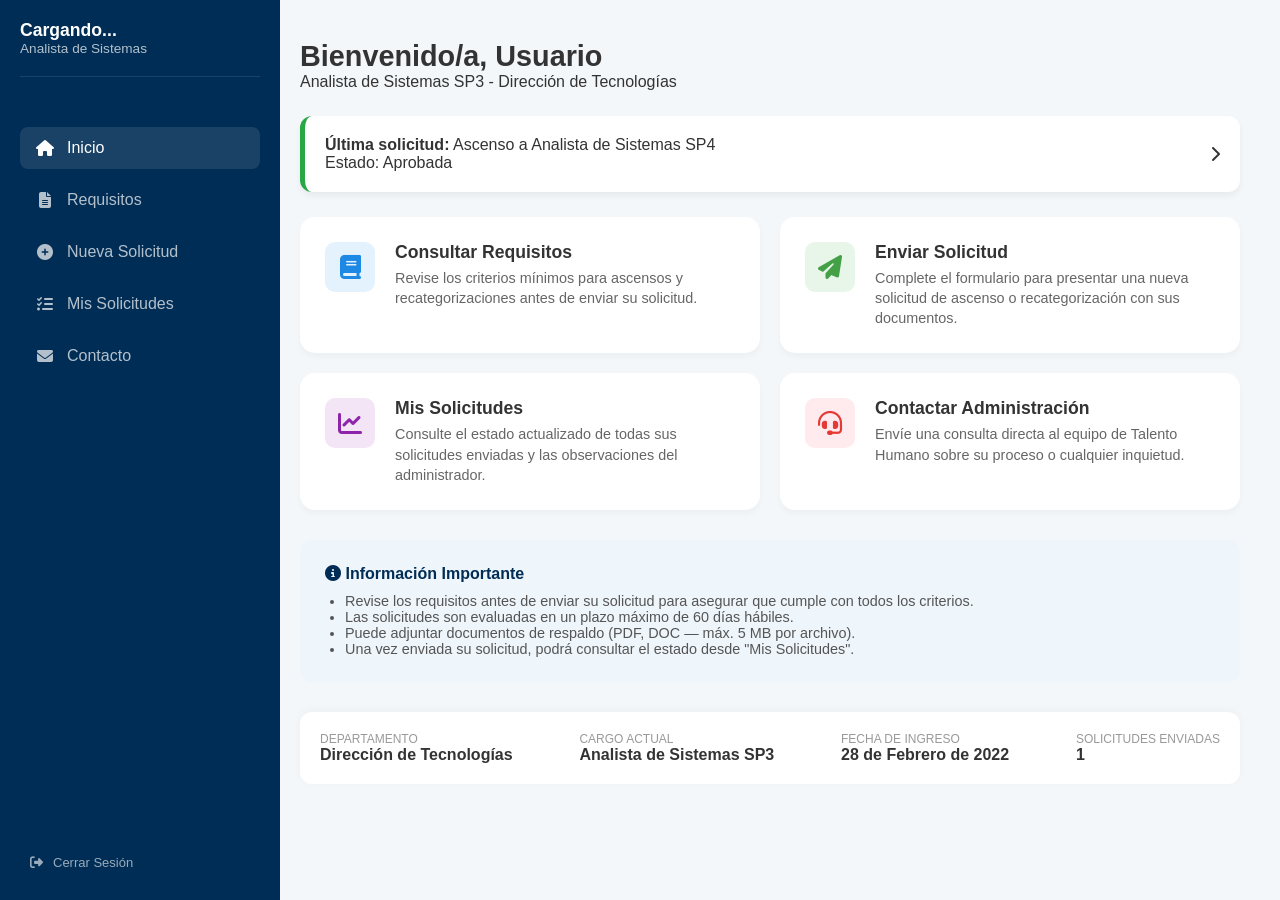
==== empleado/html/index.html @ c204fef2 "Proyecto" ====
<!DOCTYPE html>
<html lang="es">
<head>
    <meta charset="UTF-8">
    <meta name="viewport" content="width=device-width, initial-scale=1.0">
    <title>Dashboard Empleado - ULEAM</title>
    <script src="../../shared/js/routeGuard.js"></script>
    <link rel="stylesheet" href="../../shared/css/global.css">
    <link rel="stylesheet" href="../css/inicio.css">
    <link rel="stylesheet" href="https://cdnjs.cloudflare.com/ajax/libs/font-awesome/6.5.1/css/all.min.css">
</head>
<body>
    <div class="layout-container">
        <aside class="sidebar">
            <div class="sidebar-header">
                <div class="user-info">
                    <p class="user-name" id="user-side-name">Cargando...</p>
                    <p class="user-role" id="user-side-role">Analista de Sistemas</p>
                </div>
            </div>

            <nav class="sidebar-nav">
                <a href="index.html" class="nav-item active"><i class="fa-solid fa-house"></i> Inicio</a>
                <a href="requisitos.html" class="nav-item"><i class="fa-solid fa-file-lines"></i> Requisitos</a>
                <a href="nueva-solicitud.html" class="nav-item"><i class="fa-solid fa-plus-circle"></i> Nueva Solicitud</a>
                <a href="mis-solicitudes.html" class="nav-item"><i class="fa-solid fa-list-check"></i> Mis Solicitudes</a>
                <a href="contacto.html" class="nav-item"><i class="fa-solid fa-envelope"></i> Contacto</a>
            </nav>

            <div class="sidebar-footer">
                <button type="button" class="btn-logout" id="btnLogout">
                    <i class="fa-solid fa-right-from-bracket"></i> Cerrar Sesión
                    </button>
            </div>
        </aside>

        <main class="main-content">
            <header class="welcome-header">
                <h1>Bienvenido/a, <span id="nombre-display">Usuario</span></h1>
                <p>Analista de Sistemas SP3 - Dirección de Tecnologías</p>
            </header>

            <div class="last-status-banner">
                <div class="status-info">
                    <p><strong>Última solicitud:</strong> <span id="last-solic-type">Ascenso a Analista de Sistemas SP4</span></p>
                    <span class="status-badge status-aprobado" id="last-solic-status">Estado: Aprobada</span>
                </div>
                <i class="fa-solid fa-chevron-right"></i>
            </div>

            <div class="actions-grid">
                <a href="requisitos.html" class="action-card">
                    <div class="card-icon blue"><i class="fa-solid fa-book"></i></div>
                    <div class="card-text">
                        <h3>Consultar Requisitos</h3>
                        <p>Revise los criterios mínimos para ascensos y recategorizaciones antes de enviar su solicitud.</p>
                    </div>
                </a>

                <a href="nueva-solicitud.html" class="action-card">
                    <div class="card-icon green"><i class="fa-solid fa-paper-plane"></i></div>
                    <div class="card-text">
                        <h3>Enviar Solicitud</h3>
                        <p>Complete el formulario para presentar una nueva solicitud de ascenso o recategorización con sus documentos.</p>
                    </div>
                </a>

                <a href="mis-solicitudes.html" class="action-card">
                    <div class="card-icon purple"><i class="fa-solid fa-chart-line"></i></div>
                    <div class="card-text">
                        <h3>Mis Solicitudes</h3>
                        <p>Consulte el estado actualizado de todas sus solicitudes enviadas y las observaciones del administrador.</p>
                    </div>
                </a>

                <a href="contacto.html" class="action-card">
                    <div class="card-icon red"><i class="fa-solid fa-headset"></i></div>
                    <div class="card-text">
                        <h3>Contactar Administración</h3>
                        <p>Envíe una consulta directa al equipo de Talento Humano sobre su proceso o cualquier inquietud.</p>
                    </div>
                </a>
            </div>

            <div class="info-box">
                <h4><i class="fa-solid fa-circle-info"></i> Información Importante</h4>
                <ul>
                    <li>Revise los requisitos antes de enviar su solicitud para asegurar que cumple con todos los criterios.</li>
                    <li>Las solicitudes son evaluadas en un plazo máximo de 60 días hábiles.</li>
                    <li>Puede adjuntar documentos de respaldo (PDF, DOC — máx. 5 MB por archivo).</li>
                    <li>Una vez enviada su solicitud, podrá consultar el estado desde "Mis Solicitudes".</li>
                </ul>
            </div>

            <footer class="employee-footer">
                <div class="data-item">
                    <label>Departamento</label>
                    <span>Dirección de Tecnologías</span>
                </div>
                <div class="data-item">
                    <label>Cargo Actual</label>
                    <span id="display-cargo">Analista de Sistemas SP3</span>
                </div>
                <div class="data-item">
                    <label>Fecha de Ingreso</label>
                    <span>28 de Febrero de 2022</span>
                </div>
                <div class="data-item">
                    <label>Solicitudes enviadas</label>
                    <span id="solic-count">1</span>
                </div>
            </footer>
        </main>
    </div>

    <script src="../../shared/js/storage.js"></script>
    <script src="../../shared/js/auth.js"></script>
    <script src="../js/inicioEmpleado.js"></script>
</body>
</html>
---- shared/css/global.css ----
/* ==========================================================================
   shared/css/global.css - ESTRUCTURA BASE Y SIDEBAR UNIFICADO
   ========================================================================== */
@import url('variables.css');

* {
    box-sizing: border-box;
    margin: 0;
    padding: 0;
}

body {
    font-family: -apple-system, BlinkMacSystemFont, "Segoe UI", Roboto, Helvetica, Arial, sans-serif;
    background-color: var(--color-background);
    color: var(--text-main);
    overflow-x: hidden;
}

/* Layout Maestro de 2 Columnas */
.layout-container {
    display: flex;
    min-height: 100vh;
}

/* Estilos de la Barra Lateral (Sidebar) */
.sidebar {
    width: 260px;
    background-color: var(--color-primary);
    color: var(--color-white);
    display: flex;
    flex-direction: column;
    justify-content: space-between;
    padding: 25px 20px;
    position: fixed;
    height: 100vh;
    left: 0;
    top: 0;
    z-index: 100;
}

.sidebar-header {
    margin-bottom: 30px;
}

.user-profile {
    display: flex;
    align-items: center;
    gap: 12px;
    margin-top: 20px;
    padding-top: 15px;
    border-top: 1px solid rgba(255, 255, 255, 0.15);
}

.avatar-circle {
    width: 38px;
    height: 38px;
    background-color: rgba(255, 255, 255, 0.2);
    border-radius: 50%;
    display: flex;
    align-items: center;
    justify-content: center;
    font-weight: bold;
    font-size: 13px;
}

.sidebar-menu {
    list-style: none;
    flex-grow: 1;
}

.sidebar-menu li {
    margin-bottom: 8px;
}

.sidebar-menu a {
    color: rgba(255, 255, 255, 0.75);
    text-decoration: none;
    display: flex;
    align-items: center;
    gap: 12px;
    padding: 12px 15px;
    font-size: 14px;
    border-radius: 8px;
    transition: all 0.2s ease;
}

.sidebar-menu a:hover, .sidebar-menu a.active {
    color: var(--color-white);
    background-color: rgba(255, 255, 255, 0.15);
    font-weight: 600;
}

.btn-logout {
    background: none;
    border: 1px solid rgba(255, 255, 255, 0.3);
    color: var(--color-white);
    padding: 10px;
    width: 100%;
    border-radius: 6px;
    cursor: pointer;
    font-size: 13px;
    text-align: left;
    display: flex;
    align-items: center;
    gap: 8px;
    transition: background 0.2s;
}

.btn-logout:hover {
    background-color: var(--color-danger);
    border-color: var(--color-danger);
}

/* Contenedor de la derecha */
.main-content {
    margin-left: 260px; /* Desplaza el contenido para que no lo tape el sidebar */
    flex-grow: 1;
    padding: 40px;
    max-width: 1200px;
}

.content-header h1 {
    font-size: 24px;
    color: var(--color-primary);
    margin-bottom: 6px;
}

.content-header p {
    color: var(--text-muted);
    font-size: 14px;
    margin-bottom: 30px;
}

/* 1. Variables de diseño */
:root {
    --primary-blue: #003a6c;
    --bg-light: #f3f7fa;
    --text-dark: #333;
}

/* 2. Reseteo y Base */
* { box-sizing: border-box; margin: 0; padding: 0; font-family: 'Segoe UI', sans-serif; }
body { background-color: var(--bg-light); color: var(--text-dark); }

/* 3. Layout del sistema (Sidebar + Main) */
.layout-container { display: flex; height: 100vh; }
.sidebar { width: 280px; background-color: var(--primary-blue); color: white; padding: 20px; }
.main-content { flex-grow: 1; padding: 40px; overflow-y: auto; }

/* 4. Estilos de componentes comunes */
.btn-primary { background: var(--primary-blue); color: white; padding: 10px 20px; border-radius: 6px; border: none; cursor: pointer; }
.card { background: white; padding: 20px; border-radius: 12px; box-shadow: 0 4px 6px rgba(0,0,0,0.03); }

/* Esto debe estar en tu CSS para que el sidebar se quede a la izquierda */
.layout-container {
    display: flex;
    min-height: 100vh;
}

.sidebar {
    width: 260px; /* El ancho del menú */
    background-color: #1a202c; /* Color oscuro como el de tus imágenes */
    color: white;
    display: flex;
    flex-direction: column;
}

.main-content {
    flex: 1; /* Esto hace que el contenido ocupe el resto de la pantalla */
    padding: 30px;
    background-color: #f7fafc;
}
---- empleado/css/inicio.css ----
/* Layout Principal */
.layout-container {
    display: flex;
    height: 100vh;
    overflow: hidden;
}

/* Sidebar */
.sidebar {
    width: 280px;
    background-color: #002d55;
    color: white;
    display: flex;
    flex-direction: column;
    padding: 20px;
    flex-shrink: 0;
}

.logo {
    width: 140px;
    margin-bottom: 30px;
    filter: brightness(0) invert(1);
}

.user-info {
    border-bottom: 1px solid rgba(255,255,255,0.1);
    padding-bottom: 20px;
    margin-bottom: 20px;
}

.user-name { font-weight: bold; font-size: 1.1rem; }
.user-role { font-size: 0.85rem; opacity: 0.7; }

.sidebar-nav {
    display: flex;
    flex-direction: column;
    gap: 10px;
    flex-grow: 1;
}

.nav-item {
    color: rgba(255,255,255,0.7);
    text-decoration: none;
    padding: 12px 15px;
    border-radius: 8px;
    display: flex;
    align-items: center;
    gap: 12px;
    transition: 0.3s;
}

.nav-item i { width: 20px; text-align: center; }

.nav-item:hover, .nav-item.active {
    background-color: rgba(255,255,255,0.1);
    color: white;
}

.btn-logout {
    background: none;
    border: none;
    color: rgba(255,255,255,0.6);
    cursor: pointer;
    display: flex;
    align-items: center;
    gap: 10px;
    padding: 10px;
}

/* Main Content */
.main-content {
    flex-grow: 1;
    background-color: #f3f7fa;
    overflow-y: auto;
    padding: 40px;
}

.welcome-header h1 { font-size: 1.8rem; color: #333; }

/* Banner de Estado */
.last-status-banner {
    background-color: white;
    margin: 25px 0;
    padding: 20px;
    border-radius: 12px;
    display: flex;
    justify-content: space-between;
    align-items: center;
    box-shadow: 0 4px 6px rgba(0,0,0,0.05);
    border-left: 5px solid #28a745;
}

/* Grid de Acciones */
.actions-grid {
    display: grid;
    grid-template-columns: repeat(2, 1fr);
    gap: 20px;
    margin-bottom: 30px;
}

.action-card {
    background: white;
    text-decoration: none;
    padding: 25px;
    border-radius: 15px;
    display: flex;
    gap: 20px;
    transition: transform 0.2s, box-shadow 0.2s;
    box-shadow: 0 4px 6px rgba(0,0,0,0.03);
}

.action-card:hover {
    transform: translateY(-5px);
    box-shadow: 0 8px 15px rgba(0,0,0,0.1);
}

.card-icon {
    width: 50px;
    height: 50px;
    border-radius: 10px;
    display: flex;
    align-items: center;
    justify-content: center;
    font-size: 1.5rem;
    flex-shrink: 0;
}

.card-icon.blue { background: #e3f2fd; color: #1e88e5; }
.card-icon.green { background: #e8f5e9; color: #43a047; }
.card-icon.purple { background: #f3e5f5; color: #8e24aa; }
.card-icon.red { background: #ffebee; color: #e53935; }

.card-text h3 { color: #333; margin-bottom: 5px; font-size: 1.1rem; }
.card-text p { color: #666; font-size: 0.9rem; line-height: 1.4; }

/* Caja de Info */
.info-box {
    background-color: #eef5fb;
    padding: 25px;
    border-radius: 12px;
    margin-bottom: 30px;
}

.info-box h4 { margin-bottom: 10px; color: #002d55; }
.info-box ul { padding-left: 20px; color: #555; font-size: 0.9rem; }

/* Employee Footer Bar */
.employee-footer {
    background: white;
    padding: 20px;
    border-radius: 12px;
    display: flex;
    justify-content: space-between;
    box-shadow: 0 -2px 10px rgba(0,0,0,0.03);
}

.data-item label { display: block; font-size: 0.75rem; color: #999; text-transform: uppercase; }
.data-item span { font-weight: bold; color: #333; }
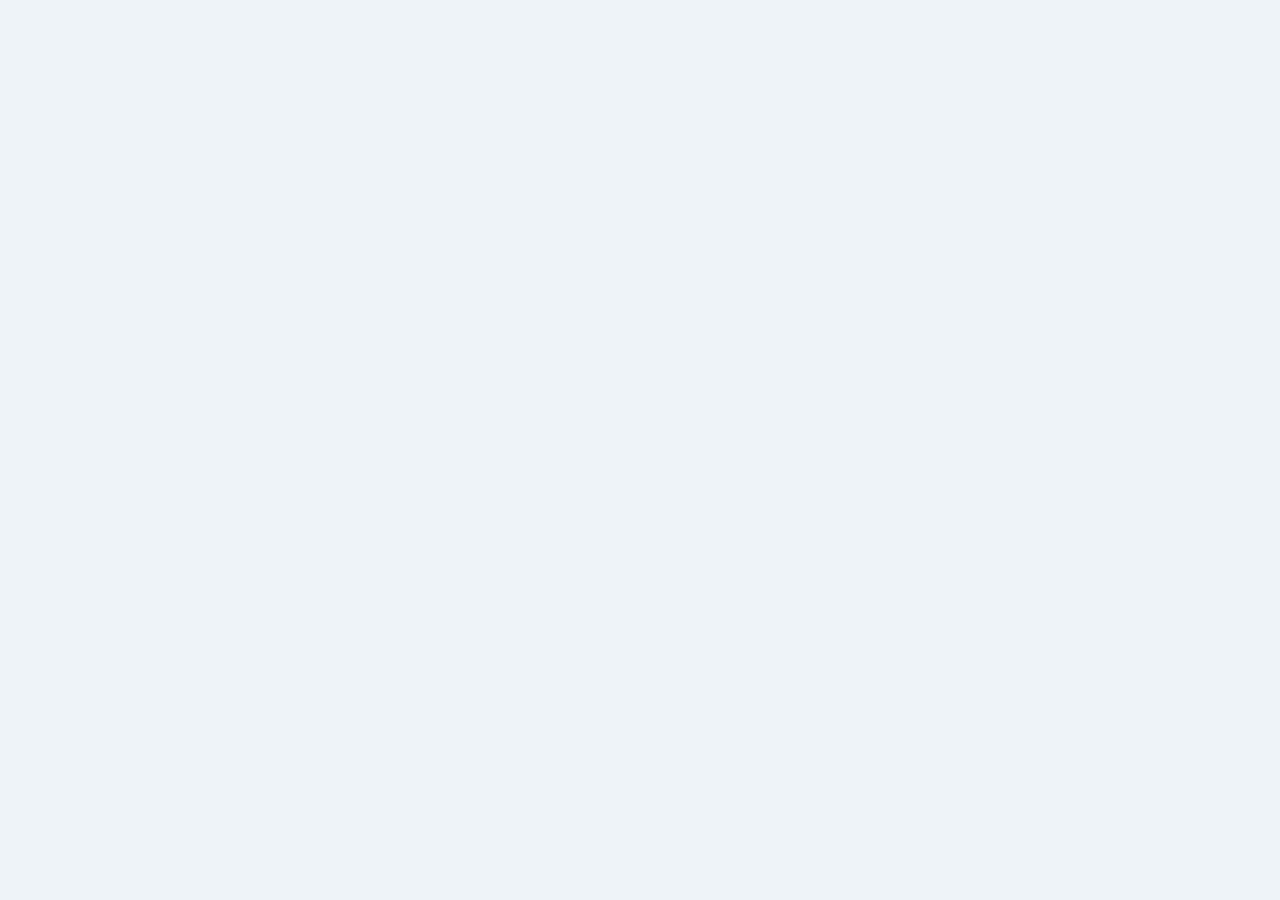
==== commit c85c93ea: "Proyecto" ====
--- a/empleado/html/index.html
+++ b/empleado/html/index.html
@@ -4,117 +4,54 @@
     <meta charset="UTF-8">
     <meta name="viewport" content="width=device-width, initial-scale=1.0">
     <title>Dashboard Empleado - ULEAM</title>
-    <script src="../../shared/js/routeGuard.js"></script>
-    <link rel="stylesheet" href="../../shared/css/global.css">
+    <link rel="stylesheet" href="https://cdnjs.cloudflare.com/ajax/libs/font-awesome/6.5.1/css/all.min.css">
     <link rel="stylesheet" href="../css/inicio.css">
-    <link rel="stylesheet" href="https://cdnjs.cloudflare.com/ajax/libs/font-awesome/6.5.1/css/all.min.css">
 </head>
 <body>
-    <div class="layout-container">
-        <aside class="sidebar">
-            <div class="sidebar-header">
-                <div class="user-info">
-                    <p class="user-name" id="user-side-name">Cargando...</p>
-                    <p class="user-role" id="user-side-role">Analista de Sistemas</p>
-                </div>
+
+    <header class="top-navbar">
+        <div class="logo">
+            <span style="font-weight: bold; color: #002d55; font-size: 1.2rem;">ULEAM</span>
+        </div>
+
+        <nav class="nav-links">
+            <a href="index.html" class="active"><i class="fa-solid fa-house"></i> Inicio</a>
+            <a href="requisitos.html"><i class="fa-solid fa-file-lines"></i> Requisitos</a>
+            <a href="nueva-solicitud.html"><i class="fa-solid fa-plus-circle"></i> Nueva Solicitud</a>
+            <a href="mis-solicitudes.html"><i class="fa-solid fa-list-check"></i> Mis Solicitudes</a>
+            <a href="contacto.html"><i class="fa-solid fa-envelope"></i> Contacto</a>
+        </nav>
+
+        <div class="user-actions">
+            <button type="button" class="btn-logout" id="btnCerrarSesion">
+                <i class="fa-solid fa-right-from-bracket"></i> Cerrar Sesión
+            </button>
+        </div>
+    </header>
+
+    <main class="main-content">
+        <section class="hero-section">
+            <div class="hero-content">
+                <h1>Bienvenido/a, <span id="nombre-display">Usuario</span></h1>
+                <p class="role-text" id="rol-display">Cargando...</p>
+
             </div>
+            
+            <div class="hero-image">
+                <img src="../../assets/logos/uleam-logo-png_seeklogo-315386.png" alt="Logo ULEAM">
+            </div>
+        </section>
 
-            <nav class="sidebar-nav">
-                <a href="index.html" class="nav-item active"><i class="fa-solid fa-house"></i> Inicio</a>
-                <a href="requisitos.html" class="nav-item"><i class="fa-solid fa-file-lines"></i> Requisitos</a>
-                <a href="nueva-solicitud.html" class="nav-item"><i class="fa-solid fa-plus-circle"></i> Nueva Solicitud</a>
-                <a href="mis-solicitudes.html" class="nav-item"><i class="fa-solid fa-list-check"></i> Mis Solicitudes</a>
-                <a href="contacto.html" class="nav-item"><i class="fa-solid fa-envelope"></i> Contacto</a>
-            </nav>
-
-            <div class="sidebar-footer">
-                <button type="button" class="btn-logout" id="btnLogout">
-                    <i class="fa-solid fa-right-from-bracket"></i> Cerrar Sesión
-                    </button>
+        <div class="last-status-banner">
+            <div class="status-info">
+                <p><strong>Última solicitud:</strong> <span id="last-solic-type">Ascenso a Analista de Sistemas SP4</span></p>
+                <span class="status-badge" id="last-solic-status">Estado: Aprobada</span>
             </div>
-        </aside>
-
-        <main class="main-content">
-            <header class="welcome-header">
-                <h1>Bienvenido/a, <span id="nombre-display">Usuario</span></h1>
-                <p>Analista de Sistemas SP3 - Dirección de Tecnologías</p>
-            </header>
-
-            <div class="last-status-banner">
-                <div class="status-info">
-                    <p><strong>Última solicitud:</strong> <span id="last-solic-type">Ascenso a Analista de Sistemas SP4</span></p>
-                    <span class="status-badge status-aprobado" id="last-solic-status">Estado: Aprobada</span>
-                </div>
-                <i class="fa-solid fa-chevron-right"></i>
-            </div>
-
-            <div class="actions-grid">
-                <a href="requisitos.html" class="action-card">
-                    <div class="card-icon blue"><i class="fa-solid fa-book"></i></div>
-                    <div class="card-text">
-                        <h3>Consultar Requisitos</h3>
-                        <p>Revise los criterios mínimos para ascensos y recategorizaciones antes de enviar su solicitud.</p>
-                    </div>
-                </a>
-
-                <a href="nueva-solicitud.html" class="action-card">
-                    <div class="card-icon green"><i class="fa-solid fa-paper-plane"></i></div>
-                    <div class="card-text">
-                        <h3>Enviar Solicitud</h3>
-                        <p>Complete el formulario para presentar una nueva solicitud de ascenso o recategorización con sus documentos.</p>
-                    </div>
-                </a>
-
-                <a href="mis-solicitudes.html" class="action-card">
-                    <div class="card-icon purple"><i class="fa-solid fa-chart-line"></i></div>
-                    <div class="card-text">
-                        <h3>Mis Solicitudes</h3>
-                        <p>Consulte el estado actualizado de todas sus solicitudes enviadas y las observaciones del administrador.</p>
-                    </div>
-                </a>
-
-                <a href="contacto.html" class="action-card">
-                    <div class="card-icon red"><i class="fa-solid fa-headset"></i></div>
-                    <div class="card-text">
-                        <h3>Contactar Administración</h3>
-                        <p>Envíe una consulta directa al equipo de Talento Humano sobre su proceso o cualquier inquietud.</p>
-                    </div>
-                </a>
-            </div>
-
-            <div class="info-box">
-                <h4><i class="fa-solid fa-circle-info"></i> Información Importante</h4>
-                <ul>
-                    <li>Revise los requisitos antes de enviar su solicitud para asegurar que cumple con todos los criterios.</li>
-                    <li>Las solicitudes son evaluadas en un plazo máximo de 60 días hábiles.</li>
-                    <li>Puede adjuntar documentos de respaldo (PDF, DOC — máx. 5 MB por archivo).</li>
-                    <li>Una vez enviada su solicitud, podrá consultar el estado desde "Mis Solicitudes".</li>
-                </ul>
-            </div>
-
-            <footer class="employee-footer">
-                <div class="data-item">
-                    <label>Departamento</label>
-                    <span>Dirección de Tecnologías</span>
-                </div>
-                <div class="data-item">
-                    <label>Cargo Actual</label>
-                    <span id="display-cargo">Analista de Sistemas SP3</span>
-                </div>
-                <div class="data-item">
-                    <label>Fecha de Ingreso</label>
-                    <span>28 de Febrero de 2022</span>
-                </div>
-                <div class="data-item">
-                    <label>Solicitudes enviadas</label>
-                    <span id="solic-count">1</span>
-                </div>
-            </footer>
-        </main>
-    </div>
-
-    <script src="../../shared/js/storage.js"></script>
-    <script src="../../shared/js/auth.js"></script>
-    <script src="../js/inicioEmpleado.js"></script>
+        </div>
+    </main>
+<script src="../../shared/js/storage.js"></script>
+<script src="../../shared/js/auth.js"></script>
+<script src="../js/inicioEmpelado.js"></script>
+<script src="../../shared/js/logout.js"></script>
 </body>
 </html>
--- a/empleado/css/inicio.css
+++ b/empleado/css/inicio.css
@@ -1,158 +1,72 @@
-/* Layout Principal */
-.layout-container {
-    display: flex;
-    height: 100vh;
-    overflow: hidden;
+:root {
+    --primary-blue: #002d55;
+    --accent-red: #d32f2f;
+    --light-bg: #f4f7f9;
 }
 
-/* Sidebar */
-.sidebar {
-    width: 280px;
-    background-color: #002d55;
-    color: white;
+body { font-family: 'Segoe UI', Tahoma, sans-serif; background-color: var(--light-bg); margin: 0; }
+
+/* Navbar */
+.top-navbar {
+    background-color: #ffffff;
+    height: 70px;
     display: flex;
-    flex-direction: column;
-    padding: 20px;
-    flex-shrink: 0;
+    align-items: center;
+    justify-content: space-around;
+    padding: 0 5%;
+    border-bottom: 3px solid var(--accent-red);
+    box-shadow: 0 2px 5px rgba(0,0,0,0.1);
 }
 
-.logo {
-    width: 140px;
+.nav-links { display: flex; gap: 30px; }
+.nav-links a { text-decoration: none; color: var(--primary-blue); font-weight: 600; }
+.nav-links a.active { color: var(--accent-red); }
+
+/* Main Centrado */
+.main-content { max-width: 1000px; margin: 40px auto; padding: 0 20px; }
+
+/* Hero Section */
+.hero-section {
+    display: flex;
+    align-items: center;
+    justify-content: space-between;
+    background: #ffffff;
+    padding: 50px;
+    border-radius: 15px;
+    border: 1px solid #e2e8f0;
     margin-bottom: 30px;
-    filter: brightness(0) invert(1);
+    box-shadow: 0 4px 6px rgba(0,0,0,0.03);
 }
 
-.user-info {
-    border-bottom: 1px solid rgba(255,255,255,0.1);
-    padding-bottom: 20px;
-    margin-bottom: 20px;
-}
+.hero-content h1 { color: var(--primary-blue); margin: 0 0 10px 0; }
+.role-text { color: #64748b; margin-bottom: 25px; }
 
-.user-name { font-weight: bold; font-size: 1.1rem; }
-.user-role { font-size: 0.85rem; opacity: 0.7; }
+.user-stats-minimal { display: flex; gap: 40px; }
+.stat-item .label { display: block; font-size: 0.75rem; text-transform: uppercase; color: #94a3b8; }
+.stat-item .value { font-weight: 600; color: #334155; }
 
-.sidebar-nav {
-    display: flex;
-    flex-direction: column;
-    gap: 10px;
-    flex-grow: 1;
-}
+.hero-image img { max-width: 180px; }
 
-.nav-item {
-    color: rgba(255,255,255,0.7);
-    text-decoration: none;
-    padding: 12px 15px;
-    border-radius: 8px;
-    display: flex;
-    align-items: center;
-    gap: 12px;
-    transition: 0.3s;
-}
-
-.nav-item i { width: 20px; text-align: center; }
-
-.nav-item:hover, .nav-item.active {
-    background-color: rgba(255,255,255,0.1);
-    color: white;
+/* Banner */
+.last-status-banner {
+    background: white;
+    padding: 20px;
+    border-radius: 10px;
+    border-left: 5px solid var(--primary-blue);
+    box-shadow: 0 2px 4px rgba(0,0,0,0.05);
 }
 
 .btn-logout {
-    background: none;
+    background-color: var(--accent-red);
+    color: white;
     border: none;
-    color: rgba(255,255,255,0.6);
+    padding: 10px 20px;
+    border-radius: 5px;
     cursor: pointer;
-    display: flex;
-    align-items: center;
-    gap: 10px;
-    padding: 10px;
+    font-weight: bold;
 }
 
-/* Main Content */
-.main-content {
-    flex-grow: 1;
-    background-color: #f3f7fa;
-    overflow-y: auto;
-    padding: 40px;
-}
-
-.welcome-header h1 { font-size: 1.8rem; color: #333; }
-
-/* Banner de Estado */
-.last-status-banner {
-    background-color: white;
-    margin: 25px 0;
-    padding: 20px;
-    border-radius: 12px;
-    display: flex;
-    justify-content: space-between;
-    align-items: center;
-    box-shadow: 0 4px 6px rgba(0,0,0,0.05);
-    border-left: 5px solid #28a745;
-}
-
-/* Grid de Acciones */
-.actions-grid {
-    display: grid;
-    grid-template-columns: repeat(2, 1fr);
-    gap: 20px;
-    margin-bottom: 30px;
-}
-
-.action-card {
-    background: white;
-    text-decoration: none;
-    padding: 25px;
-    border-radius: 15px;
-    display: flex;
-    gap: 20px;
-    transition: transform 0.2s, box-shadow 0.2s;
-    box-shadow: 0 4px 6px rgba(0,0,0,0.03);
-}
-
-.action-card:hover {
-    transform: translateY(-5px);
-    box-shadow: 0 8px 15px rgba(0,0,0,0.1);
-}
-
-.card-icon {
-    width: 50px;
-    height: 50px;
-    border-radius: 10px;
-    display: flex;
-    align-items: center;
-    justify-content: center;
-    font-size: 1.5rem;
-    flex-shrink: 0;
-}
-
-.card-icon.blue { background: #e3f2fd; color: #1e88e5; }
-.card-icon.green { background: #e8f5e9; color: #43a047; }
-.card-icon.purple { background: #f3e5f5; color: #8e24aa; }
-.card-icon.red { background: #ffebee; color: #e53935; }
-
-.card-text h3 { color: #333; margin-bottom: 5px; font-size: 1.1rem; }
-.card-text p { color: #666; font-size: 0.9rem; line-height: 1.4; }
-
-/* Caja de Info */
-.info-box {
-    background-color: #eef5fb;
-    padding: 25px;
-    border-radius: 12px;
-    margin-bottom: 30px;
-}
-
-.info-box h4 { margin-bottom: 10px; color: #002d55; }
-.info-box ul { padding-left: 20px; color: #555; font-size: 0.9rem; }
-
-/* Employee Footer Bar */
-.employee-footer {
-    background: white;
-    padding: 20px;
-    border-radius: 12px;
-    display: flex;
-    justify-content: space-between;
-    box-shadow: 0 -2px 10px rgba(0,0,0,0.03);
-}
-
-.data-item label { display: block; font-size: 0.75rem; color: #999; text-transform: uppercase; }
-.data-item span { font-weight: bold; color: #333; }+@media (max-width: 768px) {
+    .hero-section { flex-direction: column; text-align: center; }
+    .user-stats-minimal { justify-content: center; }
+}
